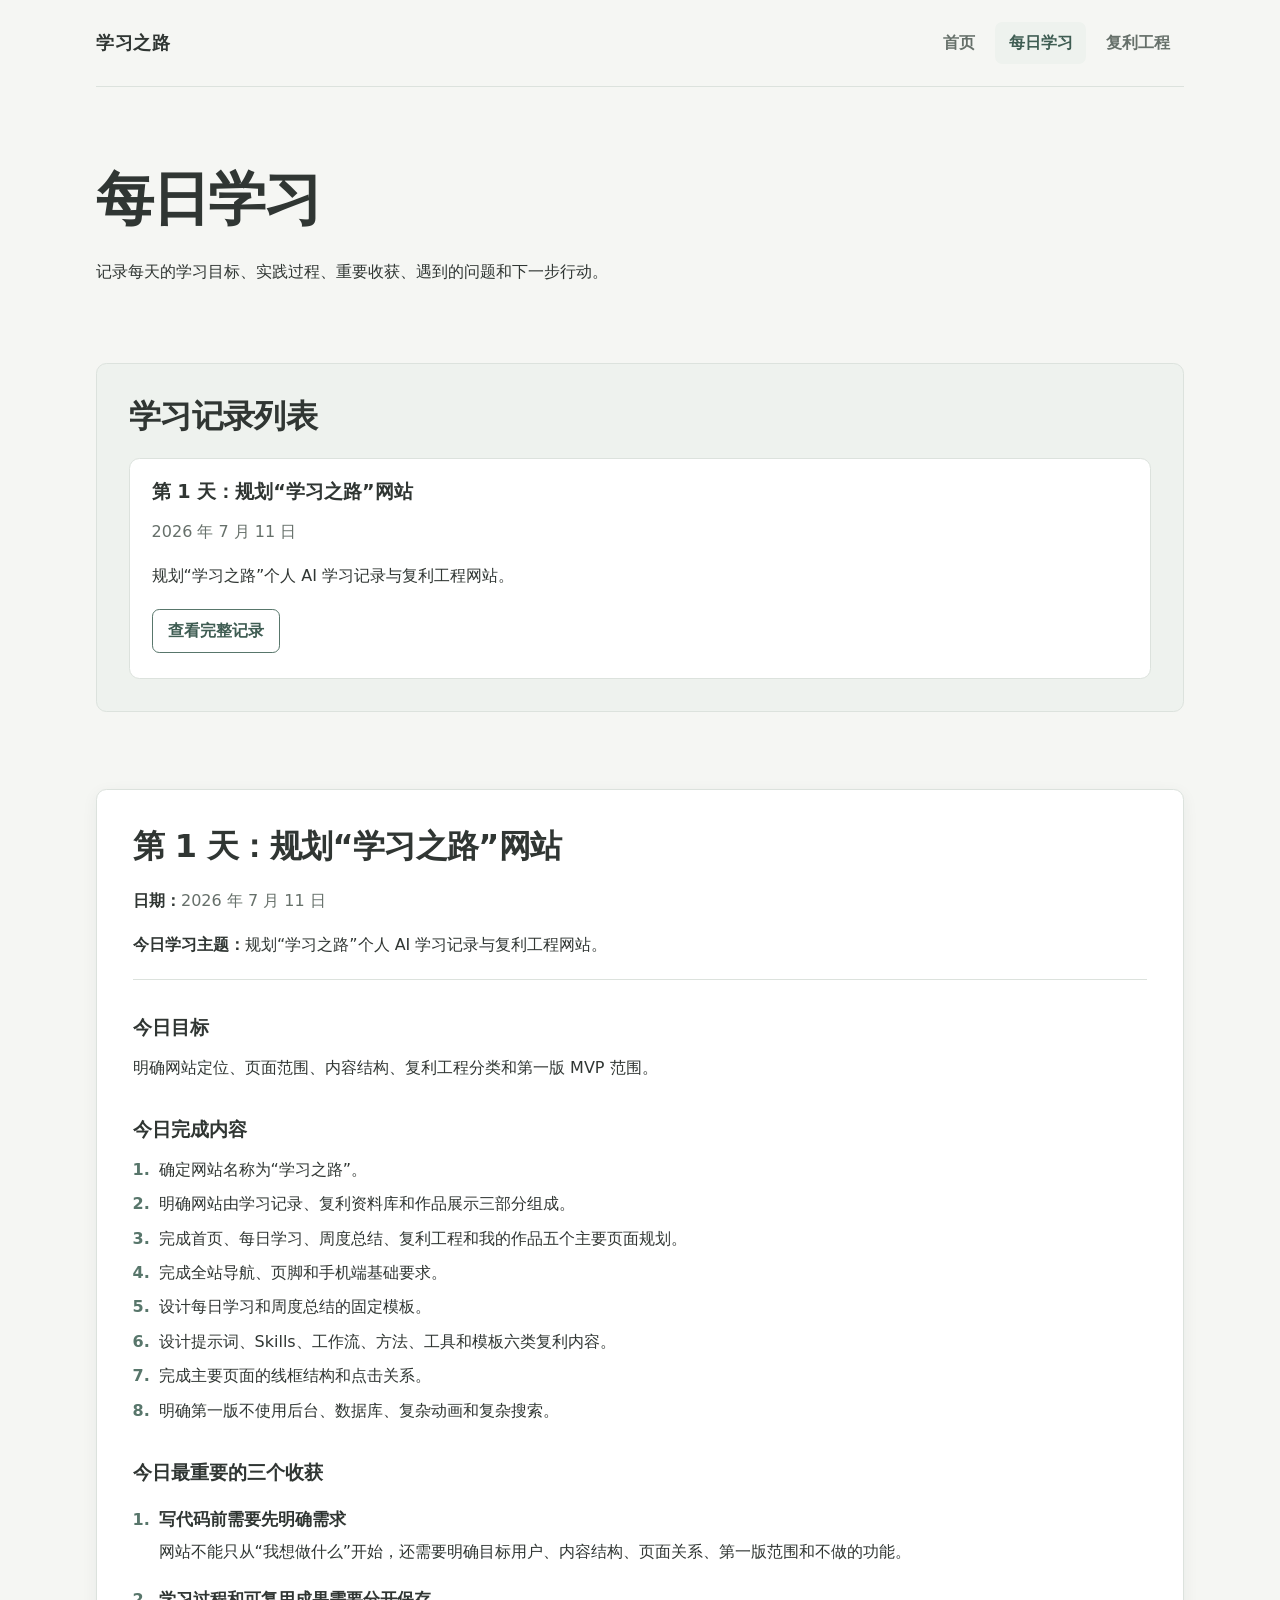
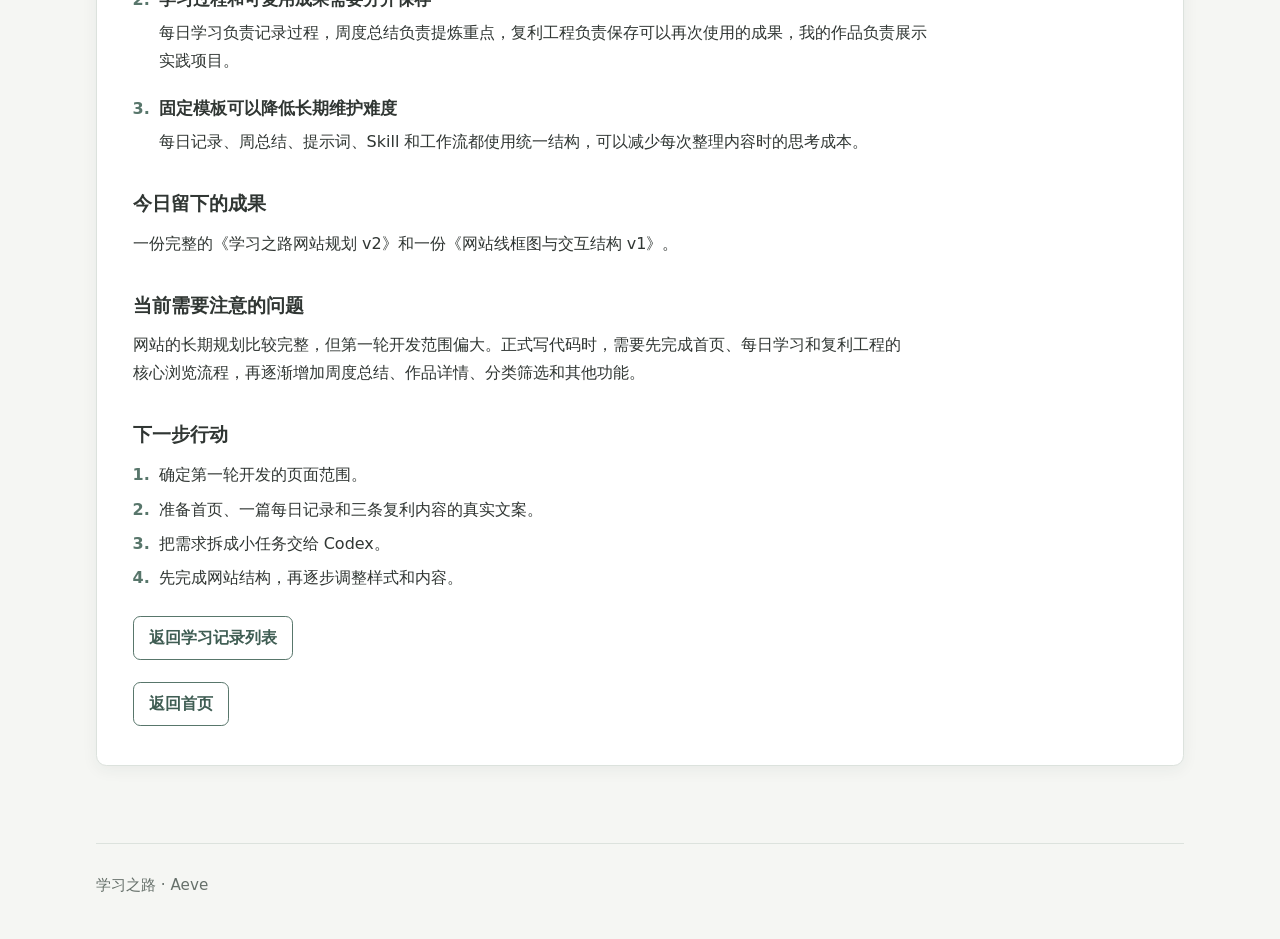
==== daily.html @ f2d6be3b "Add files via upload" ====
<!DOCTYPE html>
<html lang="zh-CN">
<head>
  <meta charset="UTF-8">
  <meta name="viewport" content="width=device-width, initial-scale=1.0">
  <title>每日学习｜学习之路</title>
  <link rel="stylesheet" href="styles.css">
  <script src="script.js" defer></script>
</head>
<body>
  <header class="site-header">
    <div class="site-name">学习之路</div>
    <nav aria-label="主要导航">
      <a href="index.html">首页</a>
      <a href="daily.html" aria-current="page">每日学习</a>
      <a href="compound.html">复利工程</a>
    </nav>
  </header>

  <main>
    <h1>每日学习</h1>
    <p>记录每天的学习目标、实践过程、重要收获、遇到的问题和下一步行动。</p>

    <section id="daily-list" aria-labelledby="daily-list-title">
      <h2 id="daily-list-title">学习记录列表</h2>
      <article>
        <h3>第 1 天：规划“学习之路”网站</h3>
        <p><time datetime="2026-07-11">2026 年 7 月 11 日</time></p>
        <p>规划“学习之路”个人 AI 学习记录与复利工程网站。</p>
        <a href="#day-1">查看完整记录</a>
      </article>
    </section>

    <article id="day-1" aria-labelledby="day-1-title">
      <header>
        <h2 id="day-1-title">第 1 天：规划“学习之路”网站</h2>
        <p><strong>日期：</strong><time datetime="2026-07-11">2026 年 7 月 11 日</time></p>
        <p><strong>今日学习主题：</strong>规划“学习之路”个人 AI 学习记录与复利工程网站。</p>
      </header>

      <section aria-labelledby="day-1-goal-title">
        <h3 id="day-1-goal-title">今日目标</h3>
        <p>明确网站定位、页面范围、内容结构、复利工程分类和第一版 MVP 范围。</p>
      </section>

      <section aria-labelledby="day-1-completed-title">
        <h3 id="day-1-completed-title">今日完成内容</h3>
        <ol>
          <li>确定网站名称为“学习之路”。</li>
          <li>明确网站由学习记录、复利资料库和作品展示三部分组成。</li>
          <li>完成首页、每日学习、周度总结、复利工程和我的作品五个主要页面规划。</li>
          <li>完成全站导航、页脚和手机端基础要求。</li>
          <li>设计每日学习和周度总结的固定模板。</li>
          <li>设计提示词、Skills、工作流、方法、工具和模板六类复利内容。</li>
          <li>完成主要页面的线框结构和点击关系。</li>
          <li>明确第一版不使用后台、数据库、复杂动画和复杂搜索。</li>
        </ol>
      </section>

      <section aria-labelledby="day-1-learnings-title">
        <h3 id="day-1-learnings-title">今日最重要的三个收获</h3>
        <ol>
          <li>
            <h4>写代码前需要先明确需求</h4>
            <p>网站不能只从“我想做什么”开始，还需要明确目标用户、内容结构、页面关系、第一版范围和不做的功能。</p>
          </li>
          <li>
            <h4>学习过程和可复用成果需要分开保存</h4>
            <p>每日学习负责记录过程，周度总结负责提炼重点，复利工程负责保存可以再次使用的成果，我的作品负责展示实践项目。</p>
          </li>
          <li>
            <h4>固定模板可以降低长期维护难度</h4>
            <p>每日记录、周总结、提示词、Skill 和工作流都使用统一结构，可以减少每次整理内容时的思考成本。</p>
          </li>
        </ol>
      </section>

      <section aria-labelledby="day-1-results-title">
        <h3 id="day-1-results-title">今日留下的成果</h3>
        <p>一份完整的《学习之路网站规划 v2》和一份《网站线框图与交互结构 v1》。</p>
      </section>

      <section aria-labelledby="day-1-notes-title">
        <h3 id="day-1-notes-title">当前需要注意的问题</h3>
        <p>网站的长期规划比较完整，但第一轮开发范围偏大。正式写代码时，需要先完成首页、每日学习和复利工程的核心浏览流程，再逐渐增加周度总结、作品详情、分类筛选和其他功能。</p>
      </section>

      <section aria-labelledby="day-1-next-title">
        <h3 id="day-1-next-title">下一步行动</h3>
        <ol>
          <li>确定第一轮开发的页面范围。</li>
          <li>准备首页、一篇每日记录和三条复利内容的真实文案。</li>
          <li>把需求拆成小任务交给 Codex。</li>
          <li>先完成网站结构，再逐步调整样式和内容。</li>
        </ol>
      </section>

      <p><a href="#daily-list">返回学习记录列表</a></p>
      <p><a href="index.html">返回首页</a></p>
    </article>
  </main>

  <footer class="site-footer">
    <p>学习之路 · Aeve</p>
  </footer>
</body>
</html>
---- styles.css ----
/* 学习之路第一版统一样式 */

:root {
  --color-background: #f5f6f3;
  --color-surface: #ffffff;
  --color-surface-soft: #eef2ee;
  --color-text: #303633;
  --color-text-soft: #66706a;
  --color-accent: #58766b;
  --color-accent-dark: #3f5d53;
  --color-border: #dce2dd;
  --color-focus: #294f43;
  --content-width: 68rem;
  --reading-width: 48rem;
  --radius: 0.65rem;
  --shadow-soft: 0 0.25rem 1rem rgb(35 50 43 / 6%);
}

*,
*::before,
*::after {
  box-sizing: border-box;
}

html {
  scroll-behavior: smooth;
  overflow-x: hidden;
}

body {
  min-width: 0;
  margin: 0;
  overflow-x: hidden;
  color: var(--color-text);
  background: var(--color-background);
  font-family: system-ui, -apple-system, BlinkMacSystemFont, "Segoe UI", "Microsoft YaHei", sans-serif;
  font-size: 1rem;
  line-height: 1.75;
  text-rendering: optimizeLegibility;
}

.site-header,
main,
.site-footer {
  width: min(calc(100% - 2.5rem), var(--content-width));
  margin-inline: auto;
}

/* 顶部区域与导航 */

.site-header {
  display: flex;
  align-items: center;
  justify-content: space-between;
  gap: 2rem;
  padding-block: 1.35rem;
  border-bottom: 1px solid var(--color-border);
}

.site-name {
  flex: none;
  color: var(--color-text);
  font-size: 1.15rem;
  font-weight: 700;
  letter-spacing: 0.04em;
}

nav {
  display: flex;
  flex-wrap: wrap;
  align-items: center;
  justify-content: flex-end;
  gap: 0.4rem;
}

nav a {
  display: inline-flex;
  align-items: center;
  min-height: 2.6rem;
  padding: 0.45rem 0.85rem;
  border-radius: 0.45rem;
  color: var(--color-text-soft);
  font-weight: 600;
  text-decoration: none;
}

nav a:hover {
  color: var(--color-accent-dark);
  background: var(--color-surface-soft);
}

nav a[aria-current="page"] {
  color: var(--color-accent-dark);
  background: var(--color-surface-soft);
}

/* 主内容与模块 */

main {
  min-height: 65vh;
  padding-block: clamp(2.5rem, 6vw, 5rem);
}

main > h1,
main > p {
  max-width: var(--reading-width);
}

main > section,
main > article,
main > aside {
  margin-top: clamp(2.75rem, 6vw, 5rem);
}

main > section:first-child {
  margin-top: 0;
  padding-block: clamp(1rem, 4vw, 3rem);
}

main > article {
  padding: clamp(1.25rem, 3vw, 2.25rem);
  border: 1px solid var(--color-border);
  border-radius: var(--radius);
  background: var(--color-surface);
  box-shadow: var(--shadow-soft);
}

main > article > header {
  padding-bottom: 1.25rem;
  border-bottom: 1px solid var(--color-border);
}

main > article > section {
  margin-top: 2.25rem;
}

main > aside {
  max-width: var(--reading-width);
  padding: 1.25rem 1.5rem;
  border-left: 0.25rem solid var(--color-accent);
  border-radius: 0 var(--radius) var(--radius) 0;
  background: var(--color-surface-soft);
}

section,
article,
aside {
  scroll-margin-top: 1.5rem;
}

/* 标题与正文 */

h1,
h2,
h3,
h4 {
  color: var(--color-text);
  line-height: 1.3;
  text-wrap: balance;
}

h1 {
  margin: 0 0 1.25rem;
  font-size: clamp(2rem, 5vw, 3.6rem);
  letter-spacing: -0.035em;
}

h2 {
  margin: 0 0 1.25rem;
  font-size: clamp(1.5rem, 3vw, 2rem);
  letter-spacing: -0.02em;
}

h3 {
  margin: 0 0 0.8rem;
  font-size: 1.2rem;
}

h4 {
  margin: 1.25rem 0 0.5rem;
  font-size: 1.05rem;
}

p {
  margin: 0 0 1rem;
  max-width: var(--reading-width);
}

p:last-child {
  margin-bottom: 0;
}

ul,
ol {
  margin: 0 0 1.25rem;
  padding-left: 1.4rem;
}

li {
  margin-block: 0.4rem;
  padding-left: 0.2rem;
}

li::marker {
  color: var(--color-accent);
  font-weight: 700;
}

strong {
  color: var(--color-text);
}

time {
  color: var(--color-text-soft);
}

/* 列表卡片与可复用正文 */

#daily-list,
#compound-list {
  padding: clamp(1.25rem, 3vw, 2rem);
  border: 1px solid var(--color-border);
  border-radius: var(--radius);
  background: var(--color-surface-soft);
}

#daily-list > article,
#compound-list > article {
  margin-top: 1rem;
  padding: 1.35rem;
  border: 1px solid var(--color-border);
  border-radius: var(--radius);
  background: var(--color-surface);
}

#daily-list > h2 + article,
#compound-list > h2 + article {
  margin-top: 0;
}

.reusable-content {
  max-width: var(--reading-width);
  padding: clamp(1rem, 3vw, 1.5rem);
  overflow-wrap: anywhere;
  word-break: break-word;
  border: 1px solid var(--color-border);
  border-radius: var(--radius);
  background: var(--color-surface-soft);
}

.reusable-content > :last-child {
  margin-bottom: 0;
}

/* 链接与按钮式入口 */

a {
  color: var(--color-accent-dark);
  text-decoration-thickness: 0.08em;
  text-underline-offset: 0.2em;
}

a:hover {
  color: var(--color-focus);
}

main a {
  display: inline-flex;
  align-items: center;
  min-height: 2.75rem;
  margin: 0.2rem 0.35rem 0.2rem 0;
  padding: 0.55rem 0.95rem;
  border: 1px solid var(--color-accent);
  border-radius: 0.45rem;
  background: transparent;
  font-weight: 650;
  line-height: 1.35;
  text-decoration: none;
}

main a:hover {
  border-color: var(--color-accent-dark);
  background: var(--color-surface-soft);
}

a:focus-visible {
  outline: 0.2rem solid var(--color-focus);
  outline-offset: 0.2rem;
}

/* 页脚 */

.site-footer {
  padding-block: 1.75rem 2.5rem;
  border-top: 1px solid var(--color-border);
  color: var(--color-text-soft);
  font-size: 0.95rem;
}

/* 手机端 */

@media (max-width: 48rem) {
  .site-header,
  main,
  .site-footer {
    width: min(calc(100% - 2rem), var(--content-width));
  }

  .site-header {
    flex-direction: column;
    align-items: stretch;
    gap: 0.75rem;
  }

  .site-name {
    display: block;
    width: 100%;
  }

  nav {
    justify-content: flex-start;
    gap: 0.25rem;
  }

  nav a {
    min-height: 2.75rem;
    padding-inline: 0.7rem;
  }

  main {
    padding-block: 2.5rem;
  }

  main > section,
  main > article,
  main > aside {
    margin-top: 3rem;
  }

  main > article,
  #daily-list,
  #compound-list {
    padding: 1.1rem;
  }

  #daily-list > article,
  #compound-list > article {
    padding: 1rem;
  }

  h1 {
    font-size: clamp(2rem, 10vw, 2.65rem);
  }

  h2 {
    font-size: 1.5rem;
  }

  main a {
    min-height: 2.85rem;
    padding: 0.65rem 0.9rem;
  }
}

@media (max-width: 22rem) {
  .site-header,
  main,
  .site-footer {
    width: min(calc(100% - 1.25rem), var(--content-width));
  }

  nav {
    align-items: stretch;
  }

  nav a {
    flex: 1 1 auto;
    justify-content: center;
    padding-inline: 0.5rem;
  }
}

@media (prefers-reduced-motion: reduce) {
  html {
    scroll-behavior: auto;
  }
}
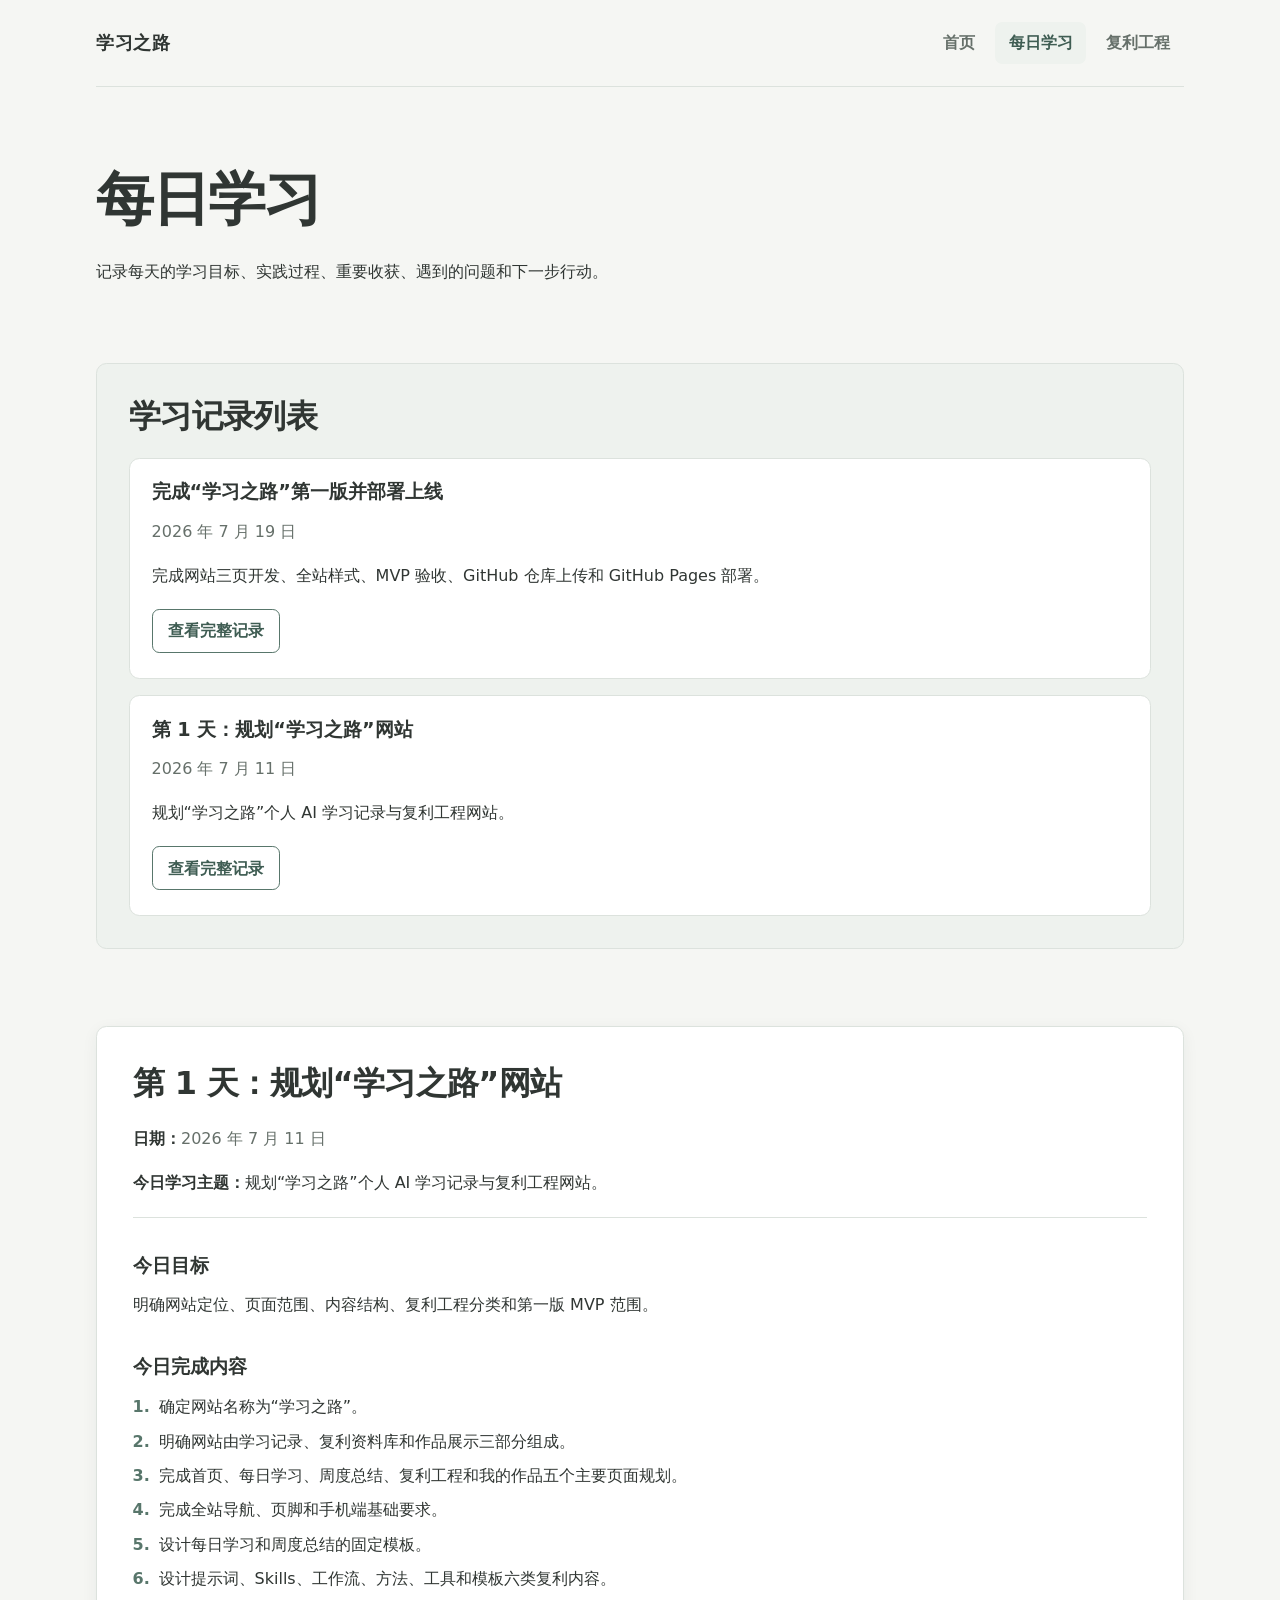
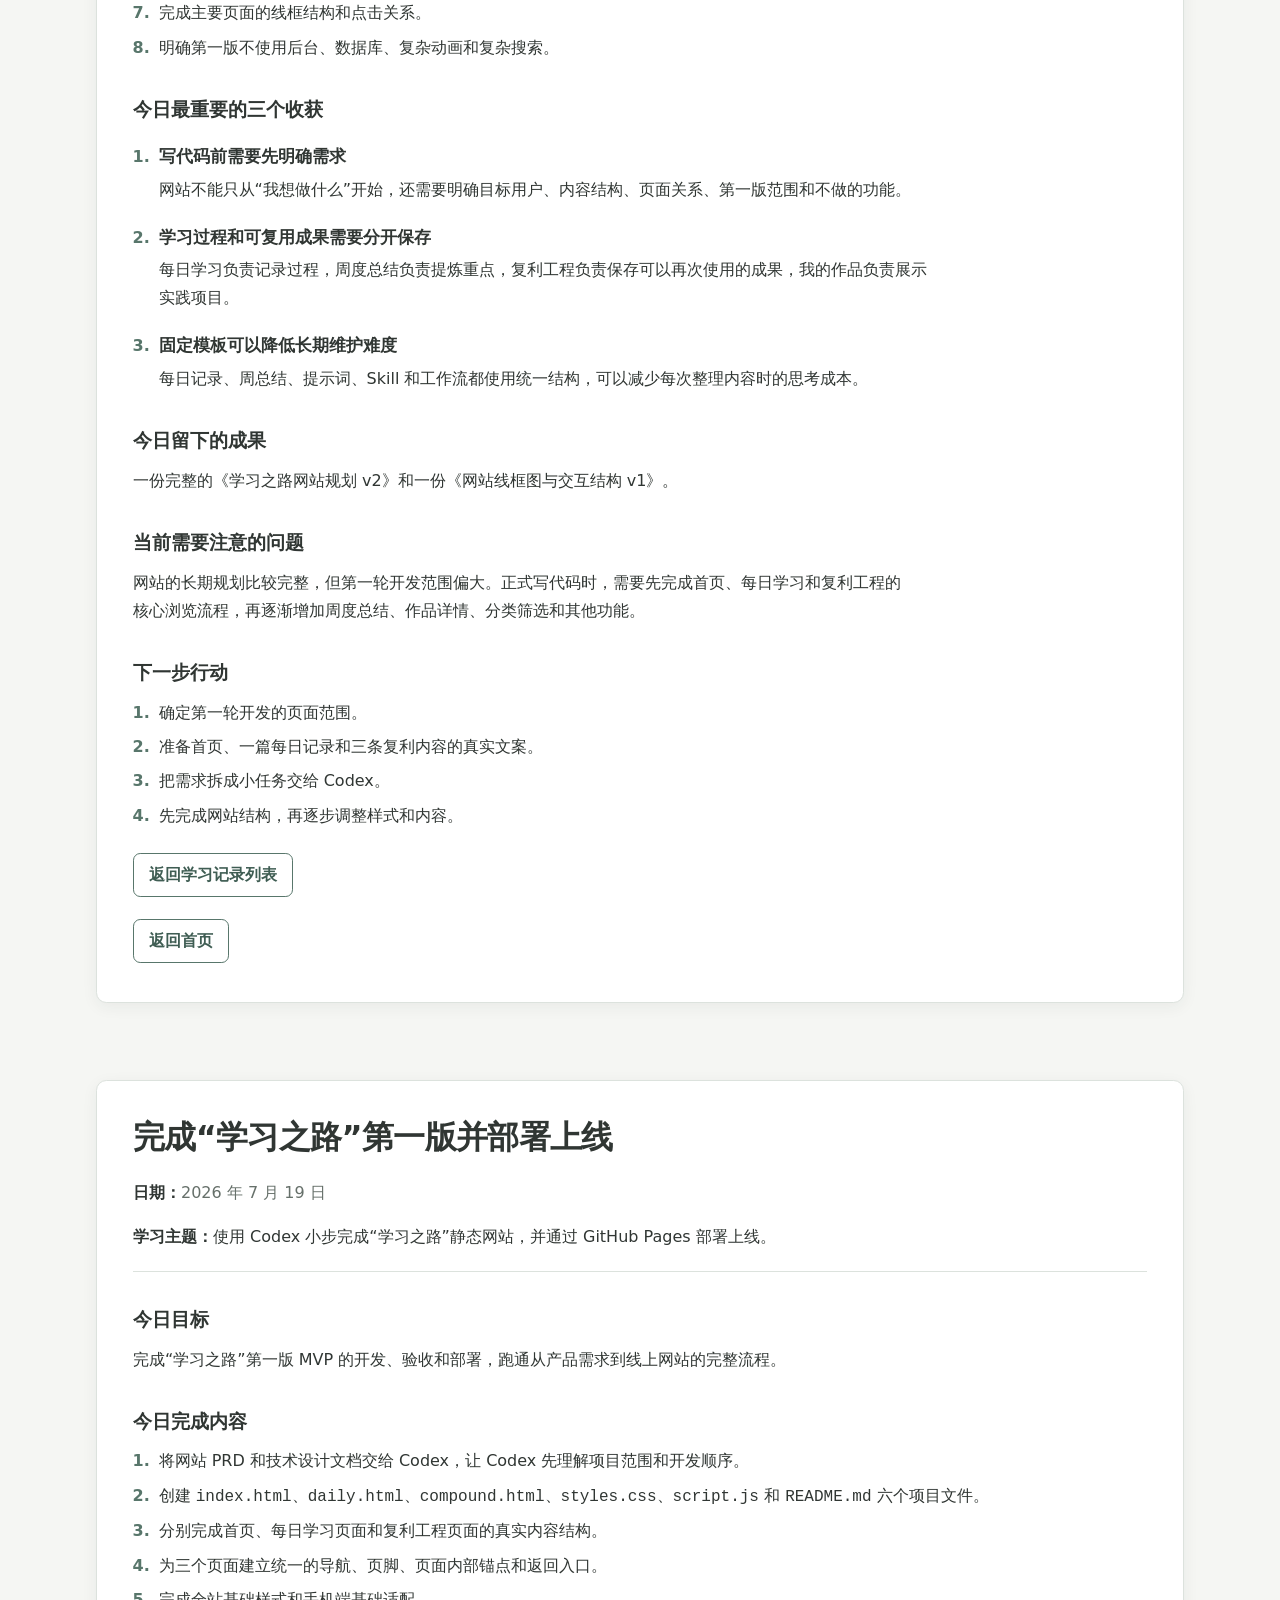
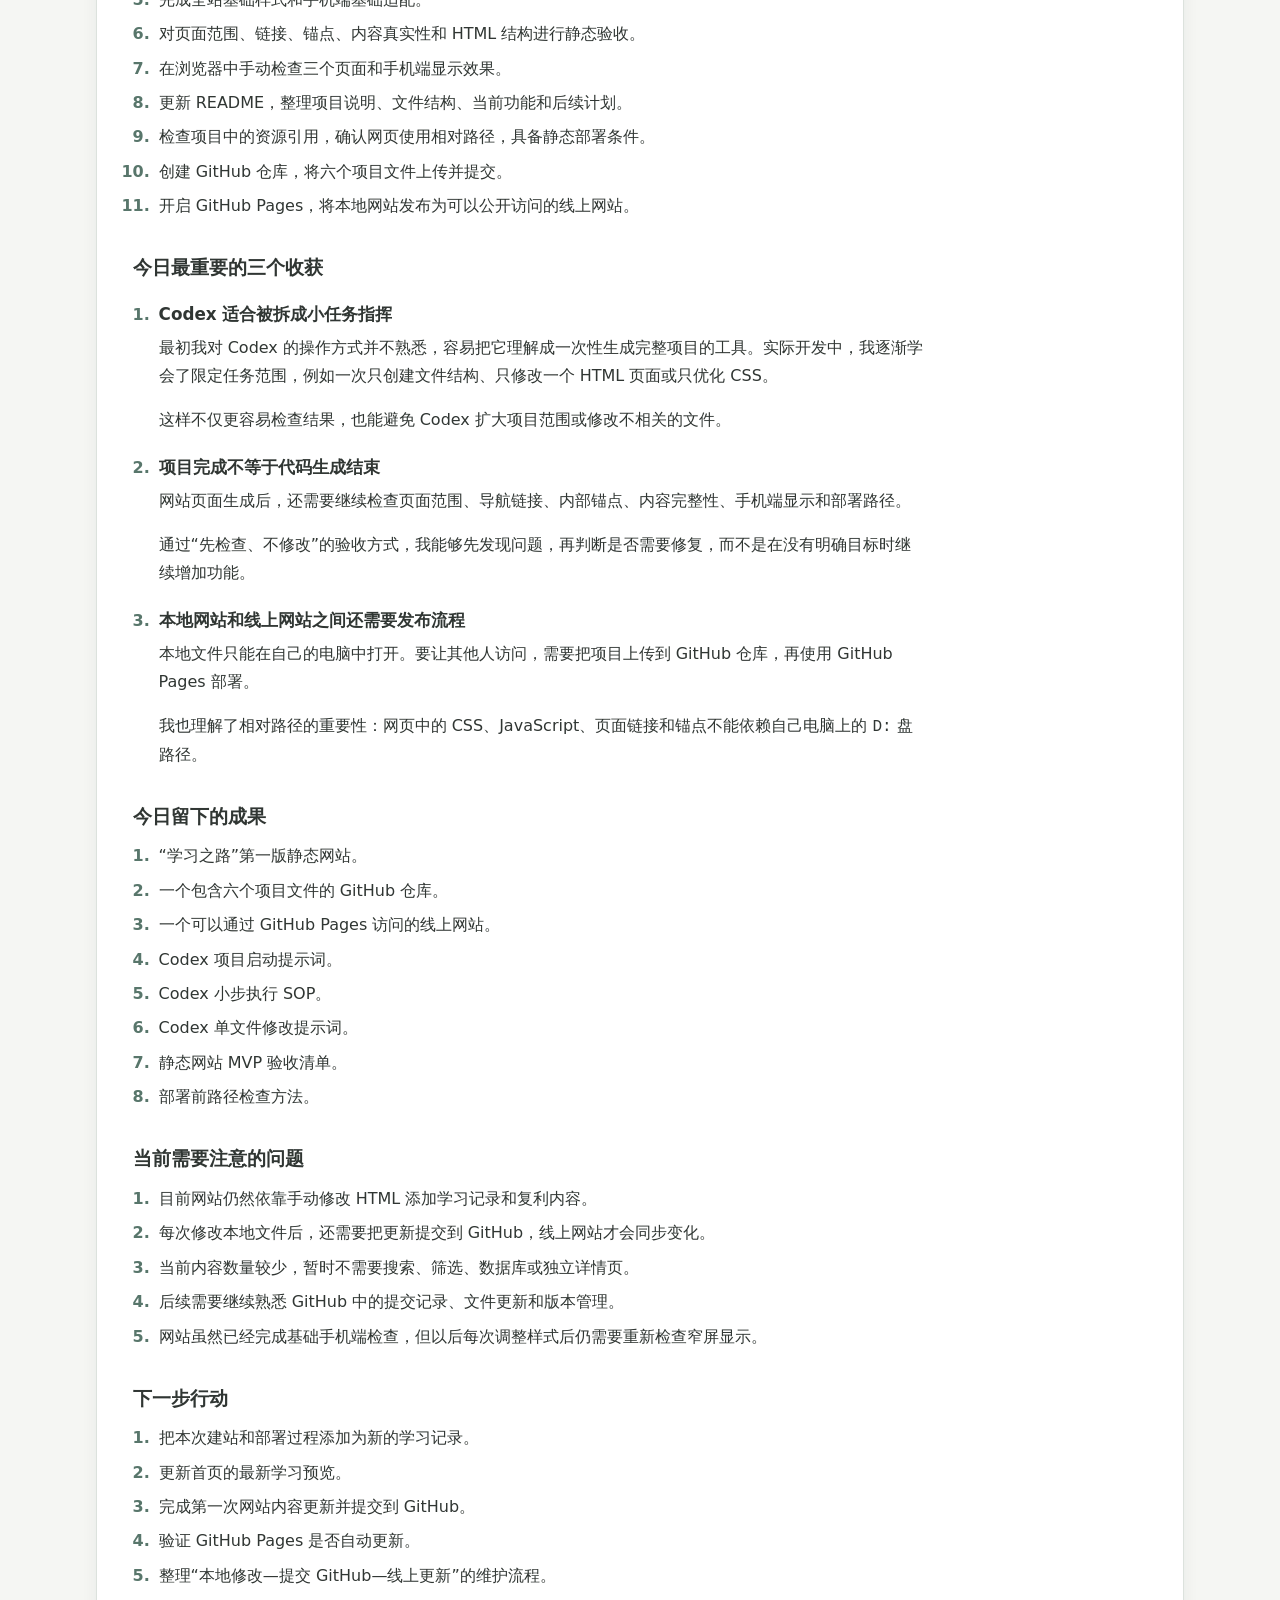
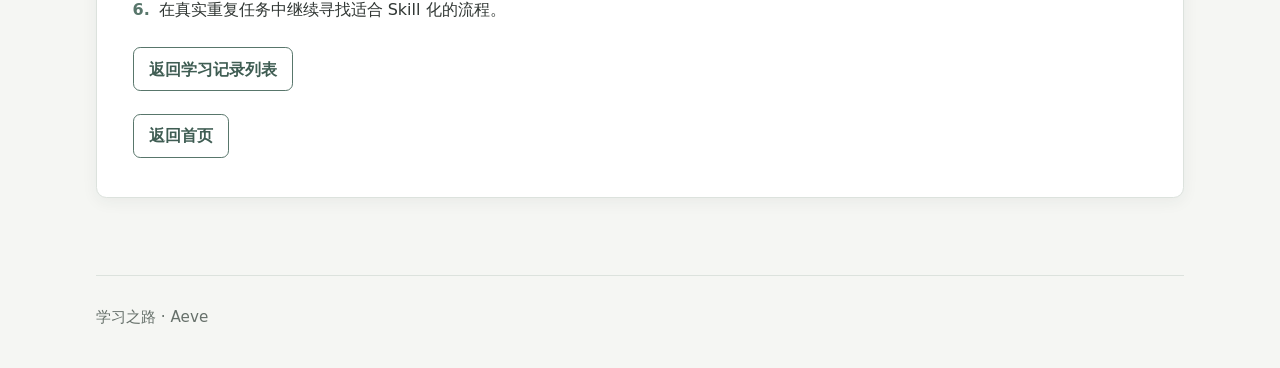
==== commit 7ddf14e5: "Add files via upload 新增网站上线学习记录并更新首页预览" ====
--- a/daily.html
+++ b/daily.html
@@ -24,6 +24,12 @@
     <section id="daily-list" aria-labelledby="daily-list-title">
       <h2 id="daily-list-title">学习记录列表</h2>
       <article>
+        <h3>完成“学习之路”第一版并部署上线</h3>
+        <p><time datetime="2026-07-19">2026 年 7 月 19 日</time></p>
+        <p>完成网站三页开发、全站样式、MVP 验收、GitHub 仓库上传和 GitHub Pages 部署。</p>
+        <a href="#day-2">查看完整记录</a>
+      </article>
+      <article>
         <h3>第 1 天：规划“学习之路”网站</h3>
         <p><time datetime="2026-07-11">2026 年 7 月 11 日</time></p>
         <p>规划“学习之路”个人 AI 学习记录与复利工程网站。</p>
@@ -98,6 +104,97 @@
       <p><a href="#daily-list">返回学习记录列表</a></p>
       <p><a href="index.html">返回首页</a></p>
     </article>
+
+    <article id="day-2" aria-labelledby="day-2-title">
+      <header>
+        <h2 id="day-2-title">完成“学习之路”第一版并部署上线</h2>
+        <p><strong>日期：</strong><time datetime="2026-07-19">2026 年 7 月 19 日</time></p>
+        <p><strong>学习主题：</strong>使用 Codex 小步完成“学习之路”静态网站，并通过 GitHub Pages 部署上线。</p>
+      </header>
+
+      <section aria-labelledby="day-2-goal-title">
+        <h3 id="day-2-goal-title">今日目标</h3>
+        <p>完成“学习之路”第一版 MVP 的开发、验收和部署，跑通从产品需求到线上网站的完整流程。</p>
+      </section>
+
+      <section aria-labelledby="day-2-completed-title">
+        <h3 id="day-2-completed-title">今日完成内容</h3>
+        <ol>
+          <li>将网站 PRD 和技术设计文档交给 Codex，让 Codex 先理解项目范围和开发顺序。</li>
+          <li>创建 <code>index.html</code>、<code>daily.html</code>、<code>compound.html</code>、<code>styles.css</code>、<code>script.js</code> 和 <code>README.md</code> 六个项目文件。</li>
+          <li>分别完成首页、每日学习页面和复利工程页面的真实内容结构。</li>
+          <li>为三个页面建立统一的导航、页脚、页面内部锚点和返回入口。</li>
+          <li>完成全站基础样式和手机端基础适配。</li>
+          <li>对页面范围、链接、锚点、内容真实性和 HTML 结构进行静态验收。</li>
+          <li>在浏览器中手动检查三个页面和手机端显示效果。</li>
+          <li>更新 README，整理项目说明、文件结构、当前功能和后续计划。</li>
+          <li>检查项目中的资源引用，确认网页使用相对路径，具备静态部署条件。</li>
+          <li>创建 GitHub 仓库，将六个项目文件上传并提交。</li>
+          <li>开启 GitHub Pages，将本地网站发布为可以公开访问的线上网站。</li>
+        </ol>
+      </section>
+
+      <section aria-labelledby="day-2-learnings-title">
+        <h3 id="day-2-learnings-title">今日最重要的三个收获</h3>
+        <ol>
+          <li>
+            <h4>Codex 适合被拆成小任务指挥</h4>
+            <p>最初我对 Codex 的操作方式并不熟悉，容易把它理解成一次性生成完整项目的工具。实际开发中，我逐渐学会了限定任务范围，例如一次只创建文件结构、只修改一个 HTML 页面或只优化 CSS。</p>
+            <p>这样不仅更容易检查结果，也能避免 Codex 扩大项目范围或修改不相关的文件。</p>
+          </li>
+          <li>
+            <h4>项目完成不等于代码生成结束</h4>
+            <p>网站页面生成后，还需要继续检查页面范围、导航链接、内部锚点、内容完整性、手机端显示和部署路径。</p>
+            <p>通过“先检查、不修改”的验收方式，我能够先发现问题，再判断是否需要修复，而不是在没有明确目标时继续增加功能。</p>
+          </li>
+          <li>
+            <h4>本地网站和线上网站之间还需要发布流程</h4>
+            <p>本地文件只能在自己的电脑中打开。要让其他人访问，需要把项目上传到 GitHub 仓库，再使用 GitHub Pages 部署。</p>
+            <p>我也理解了相对路径的重要性：网页中的 CSS、JavaScript、页面链接和锚点不能依赖自己电脑上的 <code>D:</code> 盘路径。</p>
+          </li>
+        </ol>
+      </section>
+
+      <section aria-labelledby="day-2-results-title">
+        <h3 id="day-2-results-title">今日留下的成果</h3>
+        <ol>
+          <li>“学习之路”第一版静态网站。</li>
+          <li>一个包含六个项目文件的 GitHub 仓库。</li>
+          <li>一个可以通过 GitHub Pages 访问的线上网站。</li>
+          <li>Codex 项目启动提示词。</li>
+          <li>Codex 小步执行 SOP。</li>
+          <li>Codex 单文件修改提示词。</li>
+          <li>静态网站 MVP 验收清单。</li>
+          <li>部署前路径检查方法。</li>
+        </ol>
+      </section>
+
+      <section aria-labelledby="day-2-notes-title">
+        <h3 id="day-2-notes-title">当前需要注意的问题</h3>
+        <ol>
+          <li>目前网站仍然依靠手动修改 HTML 添加学习记录和复利内容。</li>
+          <li>每次修改本地文件后，还需要把更新提交到 GitHub，线上网站才会同步变化。</li>
+          <li>当前内容数量较少，暂时不需要搜索、筛选、数据库或独立详情页。</li>
+          <li>后续需要继续熟悉 GitHub 中的提交记录、文件更新和版本管理。</li>
+          <li>网站虽然已经完成基础手机端检查，但以后每次调整样式后仍需要重新检查窄屏显示。</li>
+        </ol>
+      </section>
+
+      <section aria-labelledby="day-2-next-title">
+        <h3 id="day-2-next-title">下一步行动</h3>
+        <ol>
+          <li>把本次建站和部署过程添加为新的学习记录。</li>
+          <li>更新首页的最新学习预览。</li>
+          <li>完成第一次网站内容更新并提交到 GitHub。</li>
+          <li>验证 GitHub Pages 是否自动更新。</li>
+          <li>整理“本地修改—提交 GitHub—线上更新”的维护流程。</li>
+          <li>在真实重复任务中继续寻找适合 Skill 化的流程。</li>
+        </ol>
+      </section>
+
+      <p><a href="#daily-list">返回学习记录列表</a></p>
+      <p><a href="index.html">返回首页</a></p>
+    </article>
   </main>
 
   <footer class="site-footer">
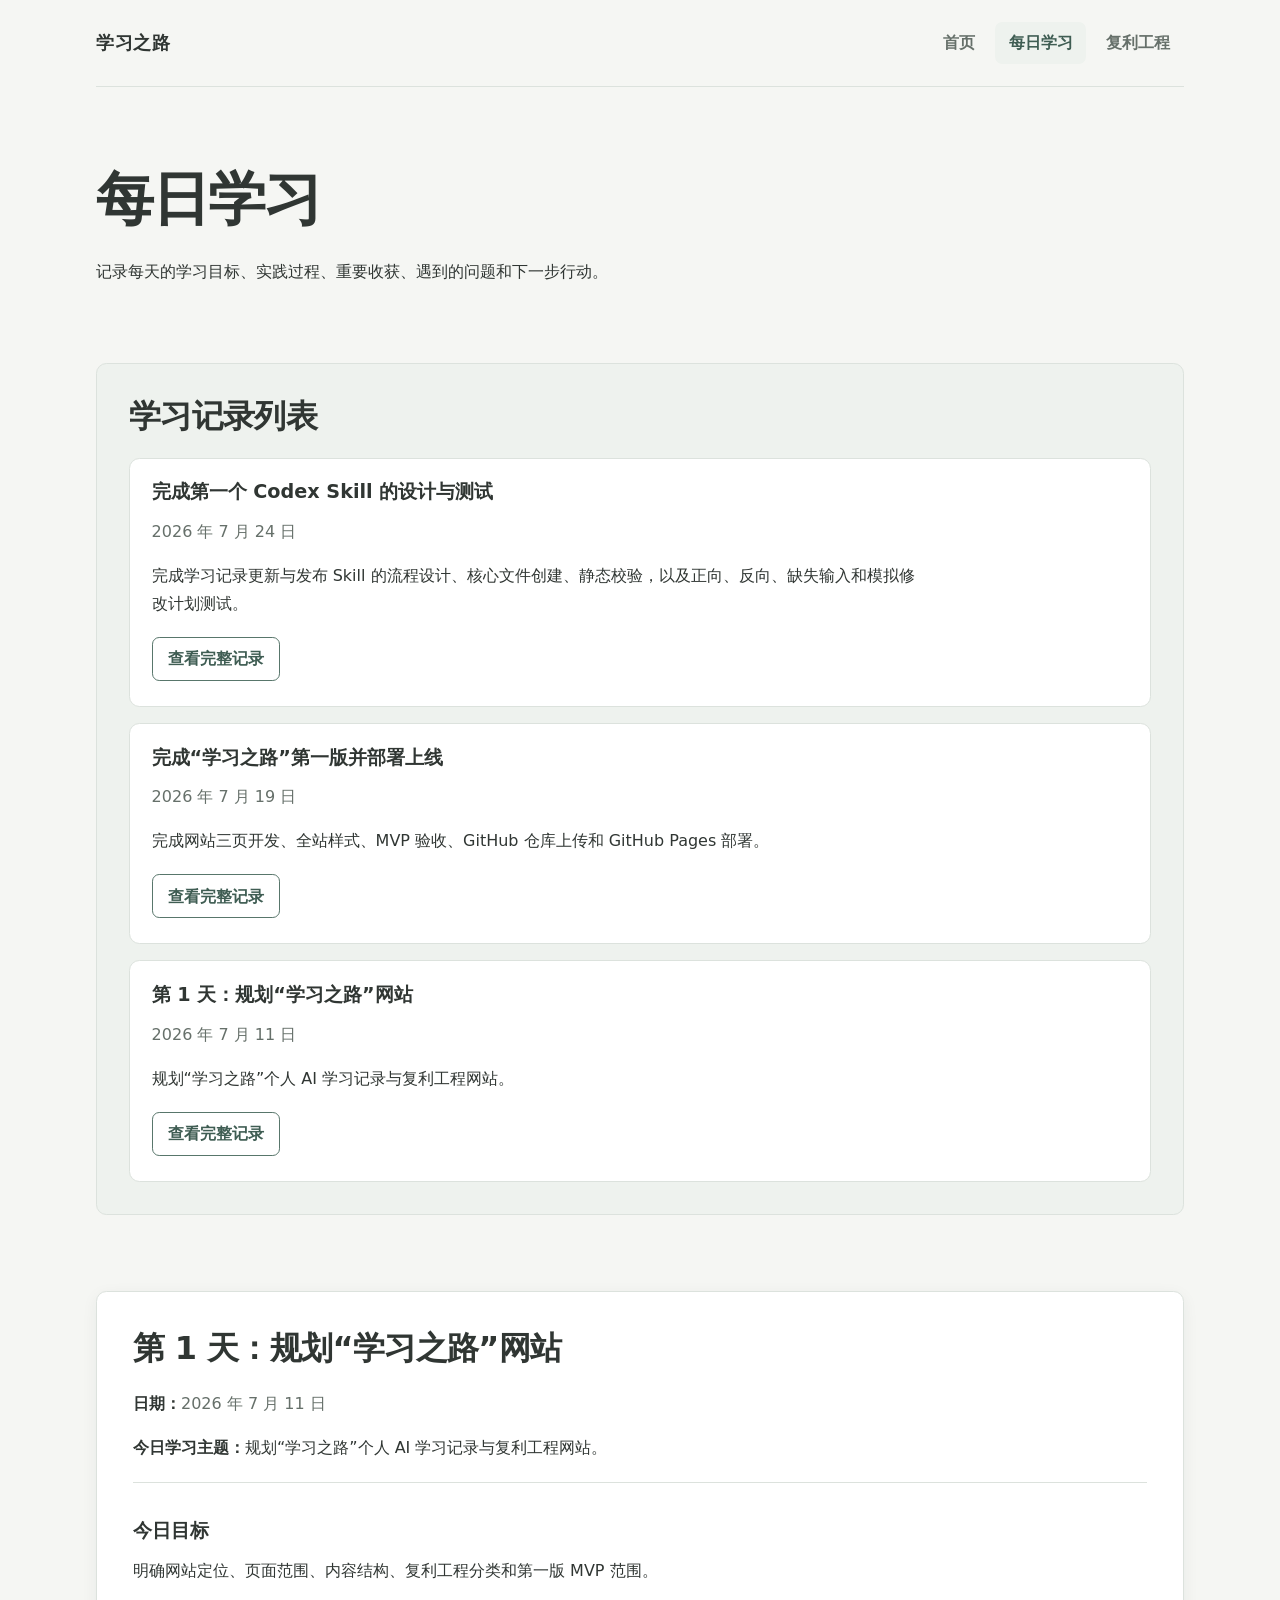
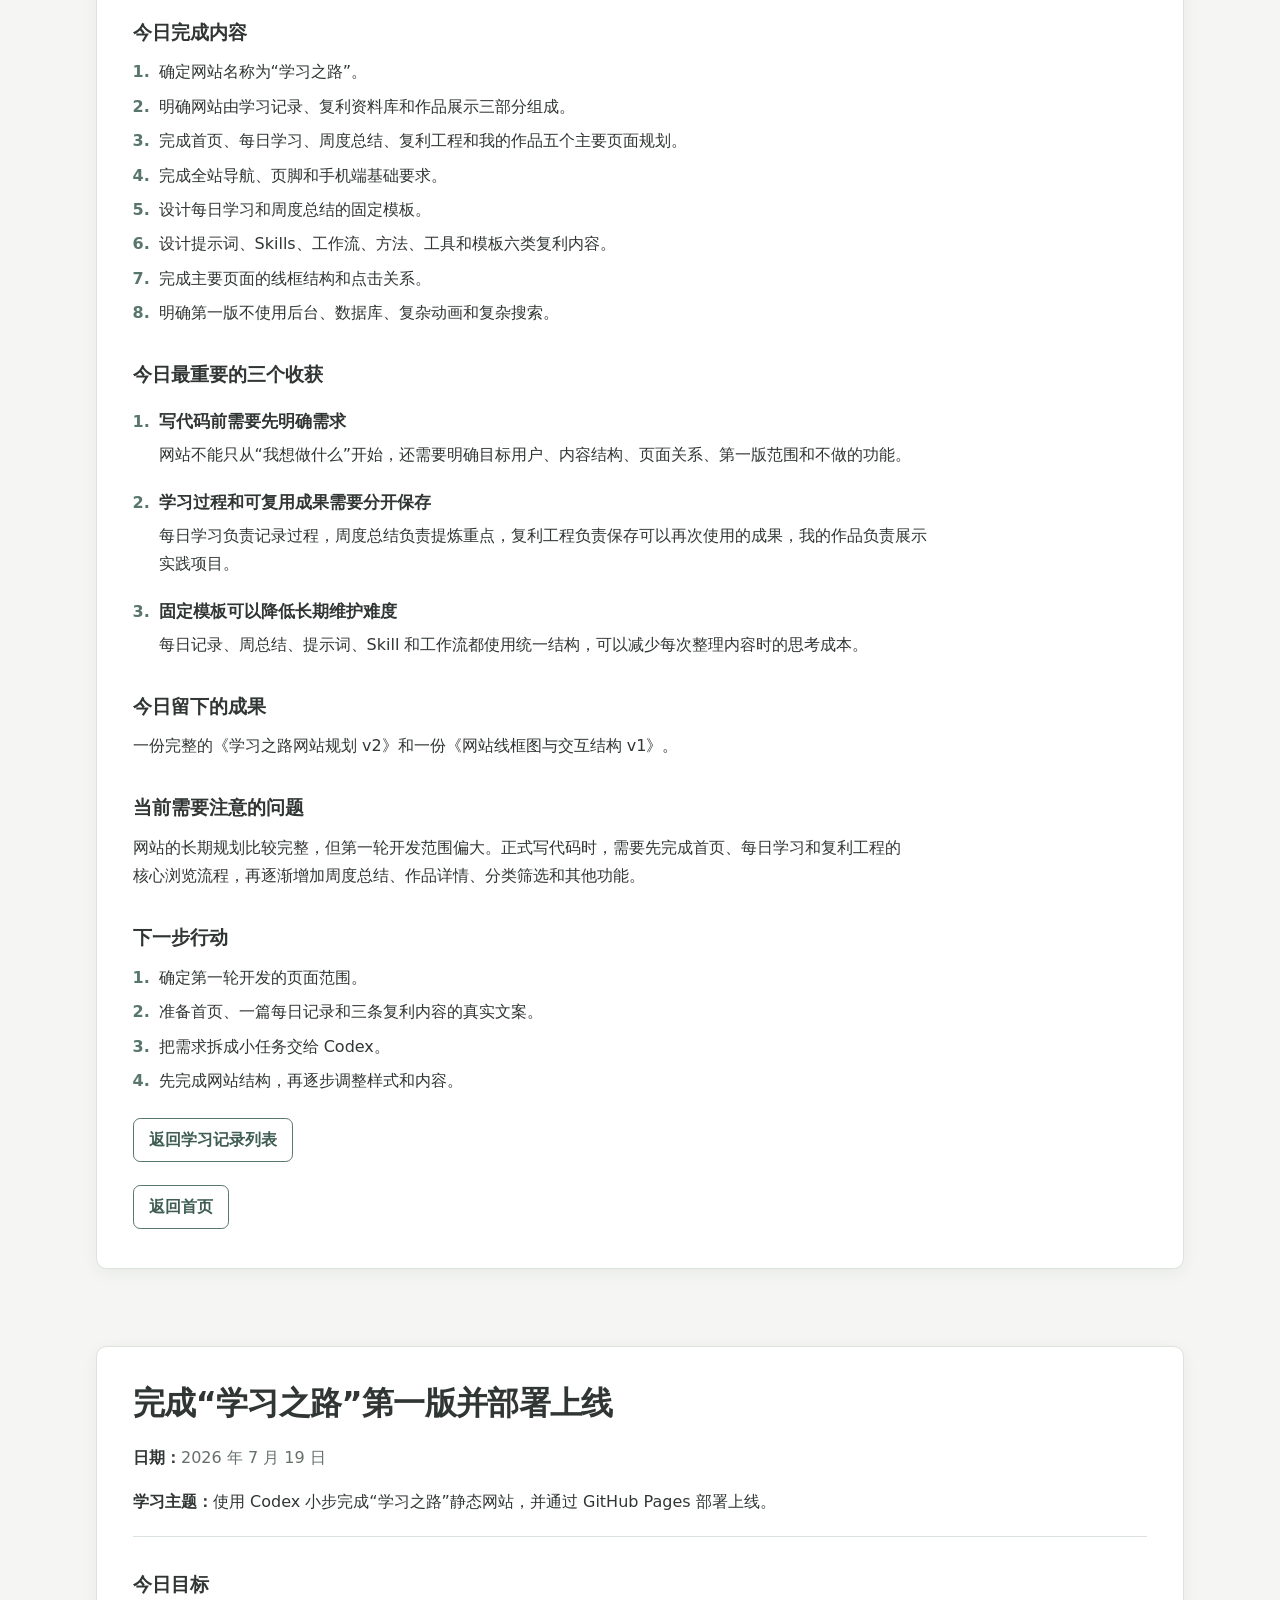
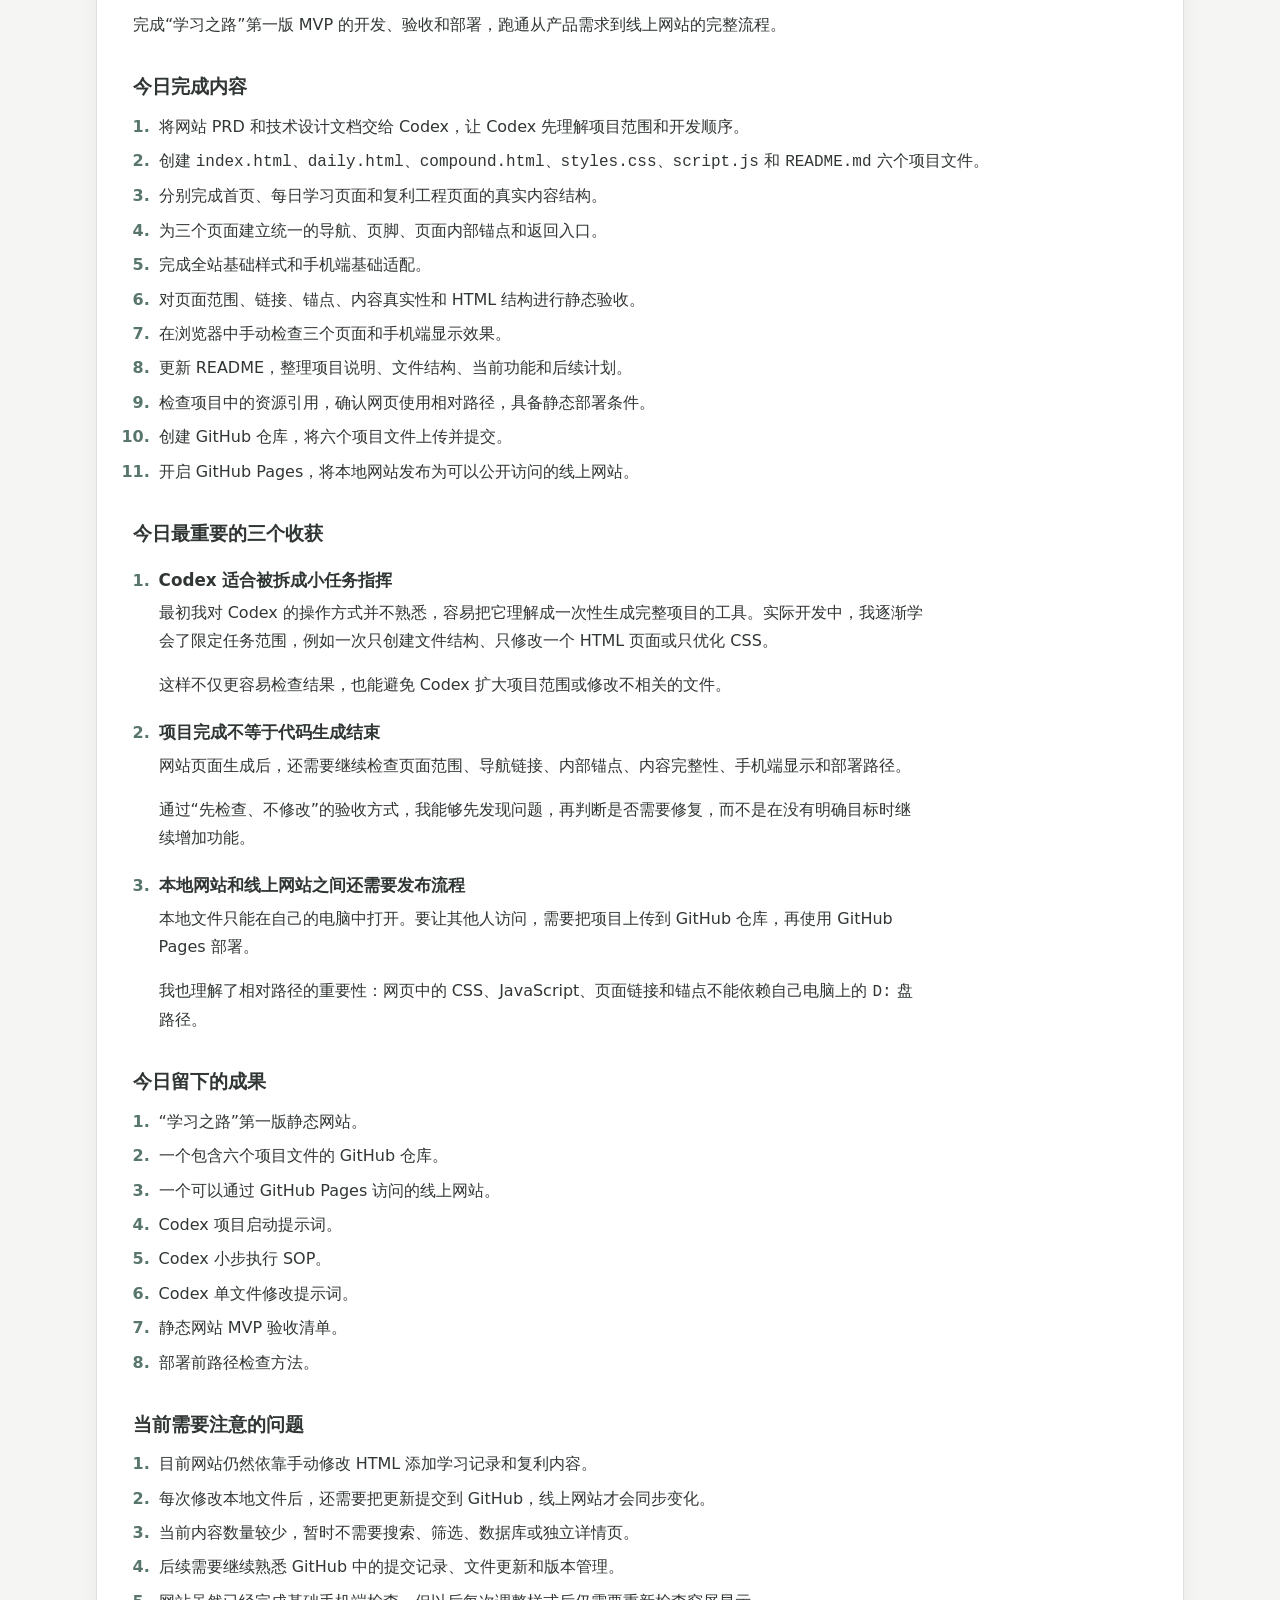
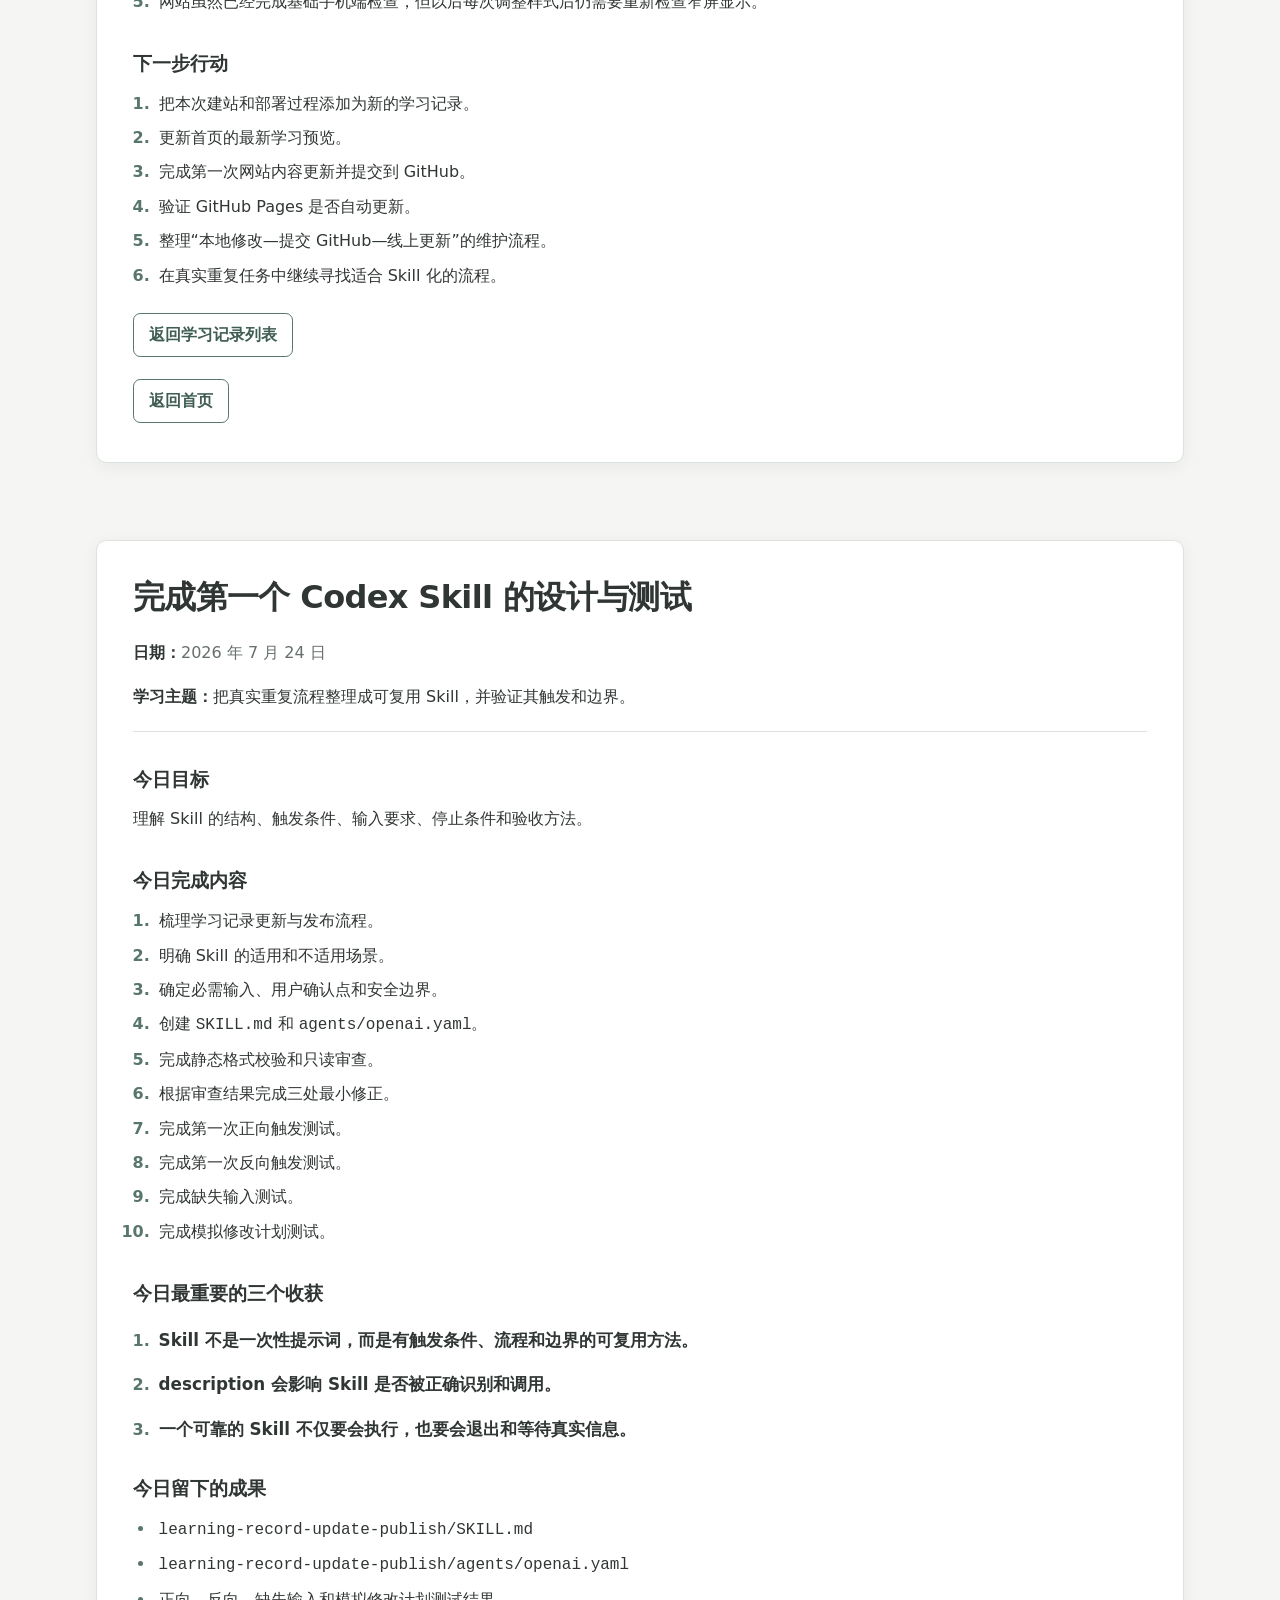
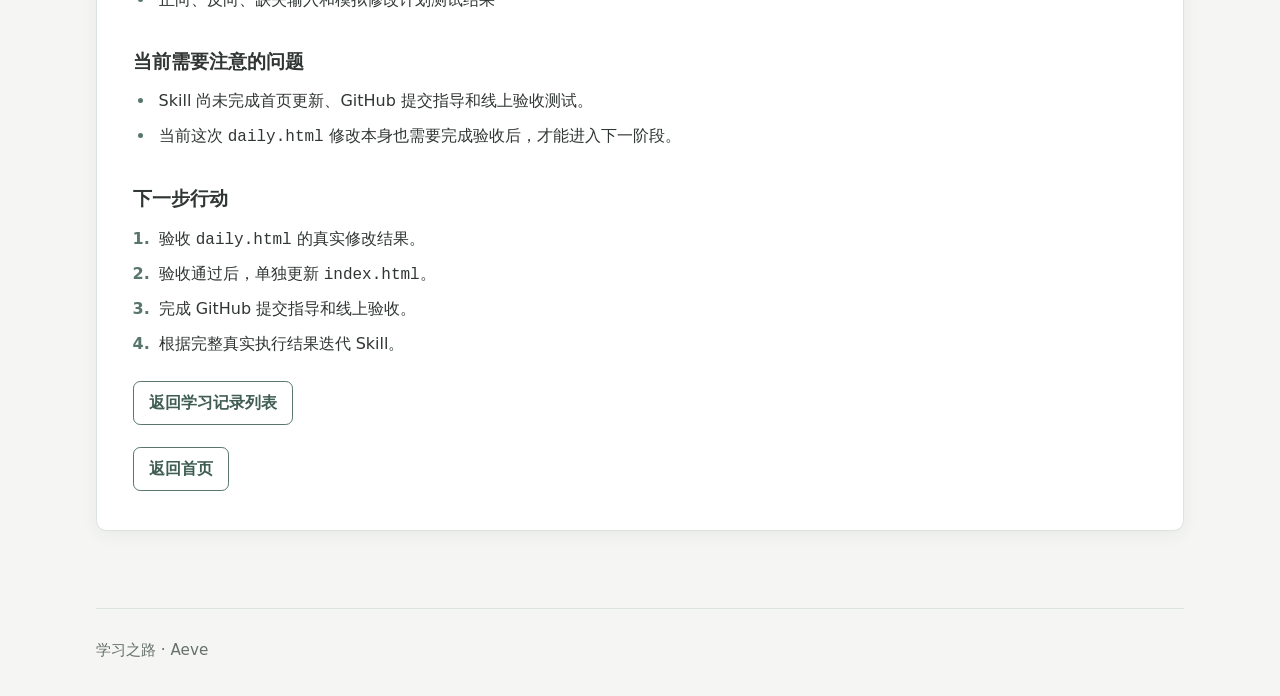
==== commit fcda4427: "Add files via upload 新增第 3 篇学习记录并更新首页预览" ====
--- a/daily.html
+++ b/daily.html
@@ -24,6 +24,12 @@
     <section id="daily-list" aria-labelledby="daily-list-title">
       <h2 id="daily-list-title">学习记录列表</h2>
       <article>
+        <h3>完成第一个 Codex Skill 的设计与测试</h3>
+        <p><time datetime="2026-07-24">2026 年 7 月 24 日</time></p>
+        <p>完成学习记录更新与发布 Skill 的流程设计、核心文件创建、静态校验，以及正向、反向、缺失输入和模拟修改计划测试。</p>
+        <a href="#day-3">查看完整记录</a>
+      </article>
+      <article>
         <h3>完成“学习之路”第一版并部署上线</h3>
         <p><time datetime="2026-07-19">2026 年 7 月 19 日</time></p>
         <p>完成网站三页开发、全站样式、MVP 验收、GitHub 仓库上传和 GitHub Pages 部署。</p>
@@ -195,6 +201,80 @@
       <p><a href="#daily-list">返回学习记录列表</a></p>
       <p><a href="index.html">返回首页</a></p>
     </article>
+
+    <article id="day-3" aria-labelledby="day-3-title">
+      <header>
+        <h2 id="day-3-title">完成第一个 Codex Skill 的设计与测试</h2>
+        <p><strong>日期：</strong><time datetime="2026-07-24">2026 年 7 月 24 日</time></p>
+        <p><strong>学习主题：</strong>把真实重复流程整理成可复用 Skill，并验证其触发和边界。</p>
+      </header>
+
+      <section aria-labelledby="day-3-goal-title">
+        <h3 id="day-3-goal-title">今日目标</h3>
+        <p>理解 Skill 的结构、触发条件、输入要求、停止条件和验收方法。</p>
+      </section>
+
+      <section aria-labelledby="day-3-completed-title">
+        <h3 id="day-3-completed-title">今日完成内容</h3>
+        <ol>
+          <li>梳理学习记录更新与发布流程。</li>
+          <li>明确 Skill 的适用和不适用场景。</li>
+          <li>确定必需输入、用户确认点和安全边界。</li>
+          <li>创建 <code>SKILL.md</code> 和 <code>agents/openai.yaml</code>。</li>
+          <li>完成静态格式校验和只读审查。</li>
+          <li>根据审查结果完成三处最小修正。</li>
+          <li>完成第一次正向触发测试。</li>
+          <li>完成第一次反向触发测试。</li>
+          <li>完成缺失输入测试。</li>
+          <li>完成模拟修改计划测试。</li>
+        </ol>
+      </section>
+
+      <section aria-labelledby="day-3-learnings-title">
+        <h3 id="day-3-learnings-title">今日最重要的三个收获</h3>
+        <ol>
+          <li>
+            <h4>Skill 不是一次性提示词，而是有触发条件、流程和边界的可复用方法。</h4>
+          </li>
+          <li>
+            <h4>description 会影响 Skill 是否被正确识别和调用。</h4>
+          </li>
+          <li>
+            <h4>一个可靠的 Skill 不仅要会执行，也要会退出和等待真实信息。</h4>
+          </li>
+        </ol>
+      </section>
+
+      <section aria-labelledby="day-3-results-title">
+        <h3 id="day-3-results-title">今日留下的成果</h3>
+        <ul>
+          <li><code>learning-record-update-publish/SKILL.md</code></li>
+          <li><code>learning-record-update-publish/agents/openai.yaml</code></li>
+          <li>正向、反向、缺失输入和模拟修改计划测试结果</li>
+        </ul>
+      </section>
+
+      <section aria-labelledby="day-3-notes-title">
+        <h3 id="day-3-notes-title">当前需要注意的问题</h3>
+        <ul>
+          <li>Skill 尚未完成首页更新、GitHub 提交指导和线上验收测试。</li>
+          <li>当前这次 <code>daily.html</code> 修改本身也需要完成验收后，才能进入下一阶段。</li>
+        </ul>
+      </section>
+
+      <section aria-labelledby="day-3-next-title">
+        <h3 id="day-3-next-title">下一步行动</h3>
+        <ol>
+          <li>验收 <code>daily.html</code> 的真实修改结果。</li>
+          <li>验收通过后，单独更新 <code>index.html</code>。</li>
+          <li>完成 GitHub 提交指导和线上验收。</li>
+          <li>根据完整真实执行结果迭代 Skill。</li>
+        </ol>
+      </section>
+
+      <p><a href="#daily-list">返回学习记录列表</a></p>
+      <p><a href="index.html">返回首页</a></p>
+    </article>
   </main>
 
   <footer class="site-footer">
